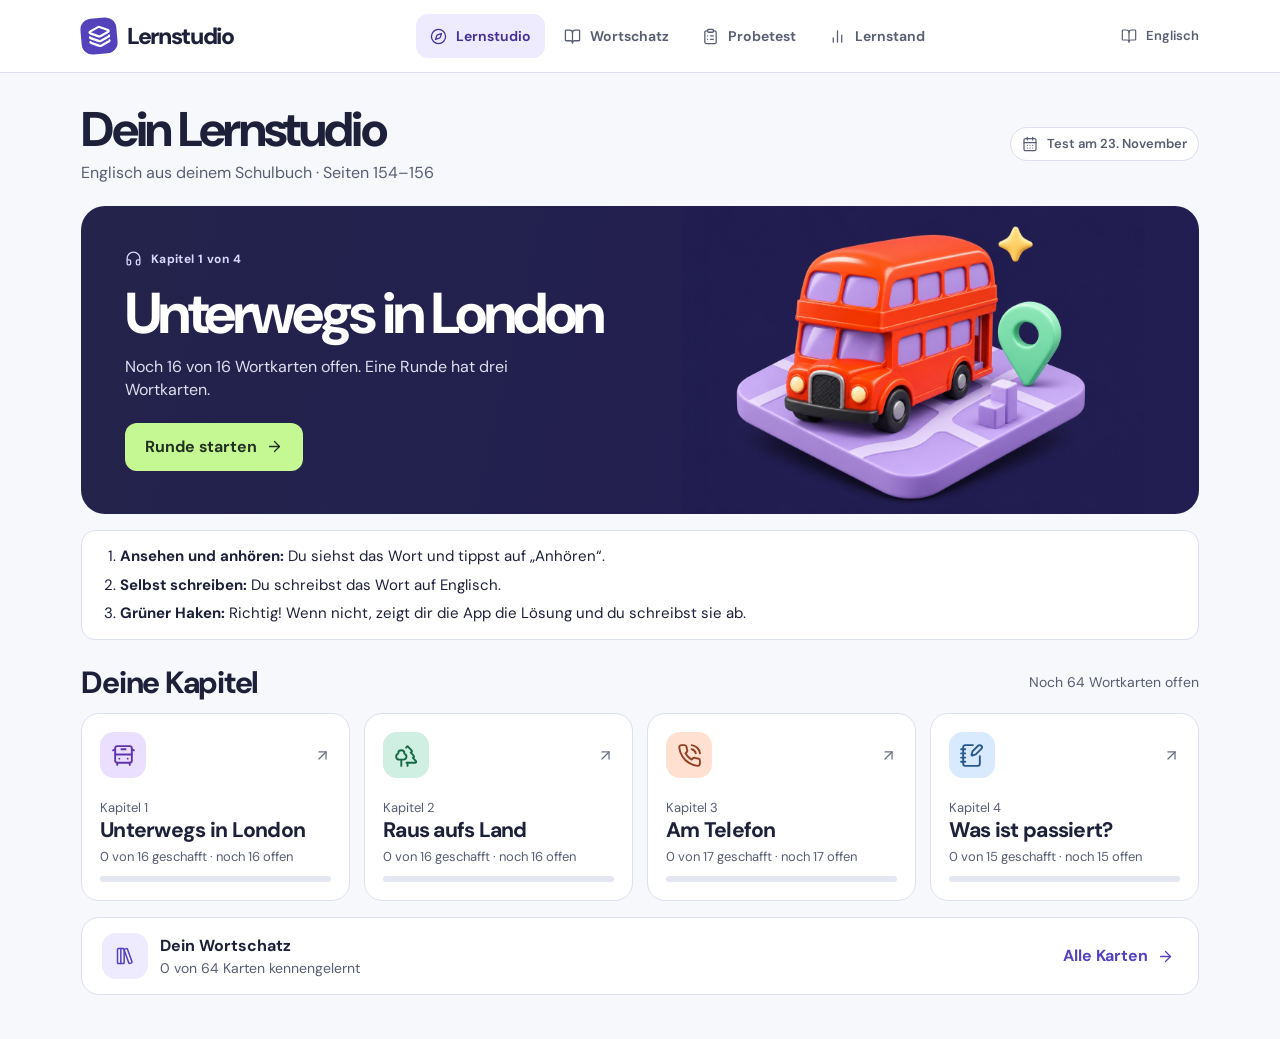
==== index.html @ de456cfd "Hilfe: merken, abdecken, selbst schreiben, grüner Haken Nach „Ich brauche Hilfe“ oder einem Fehler s" ====
<!doctype html>
<html lang="de"><head><meta charset="utf-8"><meta name="robots" content="noindex,nofollow"><meta name="viewport" content="width=device-width, initial-scale=1,viewport-fit=cover"><meta name="theme-color" content="#f7f8fc"><title>Lernstudio · Englisch</title><link rel="stylesheet" href="studio.css?v=202611221100"><script defer src="assets/icons.js?v=202611221100"></script><script defer src="words.js?v=202611221100"></script><script defer src="situations.js?v=202611221100"></script><script defer src="studio.js?v=202611221100"></script></head>
<body><a class="skip" href="#main">Zum Inhalt</a><aside id="rail"></aside><main id="main" tabindex="-1"></main><div id="notice" role="status"></div><noscript>Bitte aktiviere JavaScript für die Lernrunden.</noscript></body></html>
---- studio.css ----
@font-face {font-family:DM;src:url(assets/dm-sans.ttf);font-weight:100 1000;font-display:swap}
:root {
  --ink:#1d2039;--muted:#585e72;--line:#dce0ec;--paper:#f7f8fc;--white:#fff;
  --accent:#5442bd;--soft:#eeebff;--teal:var(--accent);
  color:var(--ink);background:var(--paper);font:16px/1.5 DM,system-ui,sans-serif;
}
*{box-sizing:border-box}body,h1,h2,h3,p{margin:0}
a,button{touch-action:manipulation}a{color:inherit}button,input,textarea,select{font:inherit;color:inherit}
button{background:none;border:0;cursor:pointer}button:disabled{opacity:.6;cursor:default}
:focus-visible{outline:3px solid #6c54d0;outline-offset:3px}main:focus{outline:none}
.skip{position:fixed;top:-80px;left:15px;z-index:20;padding:10px;background:white}.skip:focus{top:8px}
.sr{position:absolute;width:1px;height:1px;overflow:hidden;clip-path:inset(50%);white-space:nowrap}
.icon{height:20px;width:20px;flex:none;stroke-width:1.8}
#rail{background:white;border-bottom:1px solid var(--line)}
.navwrap,.wrap{max-width:1220px;margin-inline:auto;padding-inline:clamp(18px,4vw,54px)}
.navwrap{display:flex;align-items:center;justify-content:space-between;gap:18px;min-height:72px}
.brand,.navitem,.subject,.test-date,.eyebrow,.btn,.ghost,.pill,.row,.actions,.pills,.textbtn{display:inline-flex;align-items:center;gap:9px}
.brand{padding:0;min-height:44px;text-align:left;gap:10px}
.brand strong{font-size:23px;font-weight:840;letter-spacing:-1.35px}
.brandmark,.stamp,.collection-icon,.iconbtn,.tile-arrow{display:grid;place-items:center;flex:none}
.brandmark{height:36px;width:36px;border-radius:11px;background:var(--accent);color:white;transform:rotate(-5deg)}
.brandmark .icon{width:23px;height:23px;stroke-width:2.3}
nav{display:flex;align-items:center;gap:5px}
.navitem{padding:10px 14px;min-height:44px;border-radius:12px;color:var(--muted);font-size:14px;font-weight:650}
.navitem .icon{width:17px;height:17px}.navitem.active{background:var(--soft);color:#443098}
.navitem:hover,.ghost:hover,.iconbtn:hover,.answer:hover{background:#f2f0ff}
.subject,.test-date,.caption,.tag,.muted,.stepcount{color:var(--muted)}.subject,.test-date{font-size:13px;font-weight:600}
.subject .icon,.test-date .icon{width:16px;height:16px}
main{min-height:85vh;padding-bottom:44px}.intro{padding:30px 0 21px}.intro p{margin-top:4px;color:var(--muted)}
.home-intro,.section-head,.studiofoot,.trainer-top,.tile-top,.resultline{display:flex;align-items:center;justify-content:space-between;gap:14px}
h1,h2,h3{line-height:1.12;text-wrap:balance}h1{font-size:clamp(33px,3.8vw,50px);letter-spacing:-.055em;font-weight:790}
h2{font-size:clamp(23px,2.4vw,32px);letter-spacing:-.04em;font-weight:745}h3{font-size:20px}
.test-date{background:#fff;border:1px solid var(--line);border-radius:20px;padding:6px 11px}
.hero{isolation:isolate;overflow:hidden;position:relative;display:flex;align-items:center;min-height:clamp(240px,22vw,304px);background:linear-gradient(103deg,#24234b,#221e51 72%);border-radius:24px;color:white}
.hero-content{z-index:1;width:53%;padding:clamp(24px,3.4vw,45px)}
.eyebrow{font-size:12px;font-weight:720;letter-spacing:.035em;color:var(--accent)}
.hero .eyebrow{color:#d9d6ff}.eyebrow .icon{width:17px;height:17px}
.hero h2{font-size:clamp(39px,4.5vw,68px);letter-spacing:-.06em;line-height:1.02;margin:11px 0}
.hero p{font-size:16px;color:#e0dff0;line-height:1.45;max-width:38ch;margin-bottom:21px}
.hero-art,.resume-art{position:absolute;inset:0 0 0 auto;width:51%;height:100%;pointer-events:none}
.hero-art{object-fit:contain;object-position:center;mask-image:linear-gradient(to right,transparent,#000 14%);}
.resume-art{display:grid;place-items:center;background:radial-gradient(circle,#423e70,transparent 68%)}
.resume-art .icon{width:90px;height:90px;color:#b9aaff;stroke-width:1.2}
.btn,.ghost,.pill,.setting,.answer,.iconbtn,.textbtn{min-height:44px}
.btn,.ghost,.pill,.setting,.iconbtn,.answer{border-radius:12px}
.btn,.ghost,.pill,.textbtn{justify-content:center;font-weight:685;text-decoration:none}
.btn{background:var(--accent);color:white;padding:12px 20px}.btn:hover{background:#4534a7}
.hero .btn{background:#c5f892;color:#213022}.hero .btn:hover{background:#d8ffb0}
.hero .btn .icon,.textbtn .icon{width:17px;height:17px}
.ghost,.pill,.setting,.answer,.iconbtn{background:white;border:1px solid #cfd3e2}
.ghost,.pill,.setting,.answer{padding:10px 14px}.textbtn{color:var(--accent);padding:7px 4px}
.actions,.pills{flex-wrap:wrap}.pill{font-size:14px;border-radius:24px}.pill.on,.setting.on{background:var(--soft);border-color:#9587d5;color:#422f9a}
.section-head{margin:26px 0 13px}.caption,.tag,.stepcount,.quiet{font-size:14px}
.worlds{display:grid;grid-template-columns:repeat(4,minmax(0,1fr));gap:14px}
.tile,.panel,.studiofoot,.stat{background:var(--white);border:1px solid var(--line);border-radius:18px}
.tile{min-width:0;display:flex;flex-direction:column;align-items:start;text-align:left;padding:18px;transition:transform .15s,border-color .15s}
.tile:hover{transform:translateY(-2px);border-color:#9b92c3}.tile-top{width:100%;margin-bottom:16px}
.stamp,.collection-icon{width:46px;height:46px;border-radius:14px;background:var(--shade,var(--soft));color:var(--tone,var(--accent))}
.stamp .icon{height:25px;width:25px}.tile-arrow{color:#677083}.tile-arrow .icon{width:17px;height:17px}
.tile strong{font-size:clamp(17px,1.65vw,22px);font-weight:740;letter-spacing:-.035em;line-height:1.2}
.tile .caption{margin-top:4px;font-size:13px}.studiofoot{margin-top:16px;padding:15px 20px}
.studiofoot .row{gap:12px}.studiofoot p{color:var(--muted);font-size:14px}
.panel{padding:clamp(18px,3vw,32px)}.stack,.choices{display:grid;gap:16px}.stack>p{max-width:82ch}
.search,.entry,select,textarea{padding:12px 14px;border:1px solid #aeb5c9;border-radius:11px;background:white}
.search,.entry,textarea{display:block;width:100%;margin-top:6px}.entry{font-size:20px}.submit{margin-top:12px}
.wordrow{display:flex;align-items:center;gap:13px;padding:13px 0;border-bottom:1px solid var(--line)}
.wordrow:last-child{border:0}.wordrow>div:first-of-type{flex:1;min-width:0}.wordrow strong{overflow-wrap:anywhere}.wordrow small{display:block;color:var(--muted);margin-top:3px}
.iconbtn{height:44px;width:44px;color:var(--accent)}
.focused nav{display:none}.focused .training{max-width:700px;margin:clamp(20px,4vw,48px) auto}
.trainer-top strong{display:block;font-size:18px;line-height:1.25}.stepcount{display:block;font-size:13px}
.track{height:6px;border-radius:8px;overflow:hidden;background:#e1e1ed;margin:13px 0 16px}.track i{display:block;height:100%;background:var(--accent)}
.exercise{padding:clamp(21px,3.5vw,42px);box-shadow:0 12px 36px #29275009}
.exercise .eyebrow,.test-cover .eyebrow{padding:5px 10px;background:var(--soft);border-radius:8px}
.exercise h2{font-size:clamp(32px,4vw,54px);line-height:1.12;letter-spacing:-.045em;margin:16px 0 8px;overflow-wrap:anywhere}
.exercise .large{color:#40465c;font-size:21px}.exercise .actions,.exercise .entry,.exercise .choices,.exercise .helper{margin-top:15px}
.exercise .actions:empty{display:none}.helper{border-radius:10px;padding:11px 15px;background:#f0f3fa;color:#303956}
.helper.warn,mark{background:#ffe6aa;color:#48320d}mark{border-radius:4px}.choices{gap:8px}
.answer{text-align:left;font-weight:600}.answer:hover{border-color:var(--accent)}
details{border-bottom:1px solid var(--line);padding:3px 0}details summary{cursor:pointer;padding:9px 0;min-height:44px;color:var(--accent);font-weight:620}
details p{padding-bottom:8px}.exercise .helper+details{margin-top:10px}
.stats{display:grid;grid-template-columns:repeat(3,1fr);gap:12px}.stat{padding:18px}.stat strong{display:block;font-size:clamp(24px,3vw,42px);color:var(--accent);letter-spacing:-.05em}.stat span{font-size:14px;color:var(--muted)}
.resultline{align-items:baseline;border-bottom:1px solid var(--line);padding:9px 0}.resultline span:last-child{text-align:right}
.test-cover{max-width:820px}.test-cover h2{margin:13px 0}.test-cover .actions{margin-top:20px}
.mode-label{font-size:14px;font-weight:650;margin:16px 0 6px}#mic-result{margin-top:10px;font-size:14px}audio{max-width:100%}
#notice:not(:empty){position:fixed;bottom:16px;left:50%;transform:translateX(-50%);border-radius:12px;background:var(--ink);color:white;padding:12px 18px;z-index:8}
@media(max-width:850px){
  .subject{display:none}.navwrap{gap:8px}.navitem{padding-inline:10px}
  .worlds{grid-template-columns:repeat(2,minmax(0,1fr))}.tile-top{margin-bottom:10px}
}
@media(max-width:650px){
  .navwrap{min-height:57px}.brandmark{width:31px;height:31px}.brand strong{font-size:21px}
  .subject{display:inline-flex}.intro{padding:21px 0 16px}.intro p{font-size:14px}
  nav{position:fixed;z-index:5;bottom:0;inset-inline:0;display:grid;grid-template-columns:repeat(4,minmax(0,1fr));gap:3px;padding:5px 6px calc(5px + env(safe-area-inset-bottom));background:white;border-top:1px solid var(--line)}
  .navitem{justify-content:center;flex-direction:column;gap:2px;padding:4px 2px;min-height:46px;font-size:11px}
  main{padding-bottom:calc(85px + env(safe-area-inset-bottom))}.focused main{padding-bottom:20px}
  .home-intro{display:block}.test-date{margin-top:8px;background:none;border:0;padding:0;font-size:12px}
  .hero{min-height:195px;border-radius:17px}.hero-content{padding:19px;width:65%}.hero h2{font-size:clamp(31px,6.5vw,42px)}
  .hero .eyebrow{font-size:11px;gap:5px}.hero .eyebrow .icon{display:none}.hero p{font-size:14px;max-width:24ch;margin-bottom:13px}
  .hero-art{width:43%;object-fit:contain;mask-image:linear-gradient(to right,transparent,#000 10%)}.hero .btn{padding:10px 13px;font-size:14px}
  .worlds{gap:9px}.tile{padding:13px;border-radius:14px}.tile strong{font-size:17px}.stamp,.collection-icon{height:37px;width:37px;border-radius:11px}.stamp .icon{height:21px;width:21px}
  .section-head{margin:20px 0 11px}.studiofoot{padding:12px;flex-wrap:wrap;gap:4px}.studiofoot .row{gap:9px}.studiofoot p,.studiofoot .textbtn{font-size:13px}
  .stats{gap:6px}.stat{padding:10px}.stat span{font-size:12px}.wordrow{gap:8px}.wordrow .tag{display:none}
  #notice:not(:empty){width:max-content;max-width:90vw;bottom:75px}.focused #notice:not(:empty){bottom:12px}
}
@media(prefers-reduced-motion:reduce){*{transition:none!important}}

button[data-playing]{background:var(--soft);border-color:var(--accent);color:var(--accent)}
/* Navigation in der Runde, Kapitel-Fortschritt und Hilfe-Ansicht */
.stepnav{display:flex;justify-content:space-between;align-items:center;gap:10px;margin-top:14px}
.minitrack{display:block;width:100%;height:6px;border-radius:6px;background:#e4e6f1;overflow:hidden;margin-top:10px}
.minitrack i{display:block;height:100%;background:var(--accent);border-radius:6px}
.tile-done{border-color:#9fd3b8;background:#f3fbf6}.tile-done .minitrack i{background:#1f8a5a}
.solution{font-size:clamp(30px,5vw,44px);font-weight:800;letter-spacing:-.02em;margin:6px 0 4px;overflow-wrap:anywhere}
.chapterbox{margin-top:14px;padding:18px;border-radius:14px;background:var(--soft)}
.chapterbox h3{font-size:18px}
/* Einfacher Ablauf: großer grüner Haken, ruhige Navigation */
.success{width:84px;height:84px;margin:6px auto 4px;border-radius:50%;background:#1f9d5c;color:#fff;display:grid;place-items:center;box-shadow:0 6px 18px #1f9d5c40}
.success .icon{width:48px;height:48px;stroke-width:3}
.center{text-align:center;justify-content:center}
.resultline .ok{color:#1f9d5c}.resultline .ok .icon{width:26px;height:26px;stroke-width:3}
.resultline .again{color:var(--muted);font-size:14px}
.quietbtn{font-weight:600;color:var(--muted);font-size:15px}
@media (prefers-reduced-motion:no-preference){.success{animation:pop .35s ease-out}@keyframes pop{from{transform:scale(.7)}to{transform:scale(1)}}}
.actions.center{display:flex;flex-wrap:wrap;width:100%}
.howto{margin:16px 0 0;padding:14px 18px 14px 38px;background:#fff;border:1px solid var(--line);border-radius:14px;display:grid;gap:6px;font-size:15px}
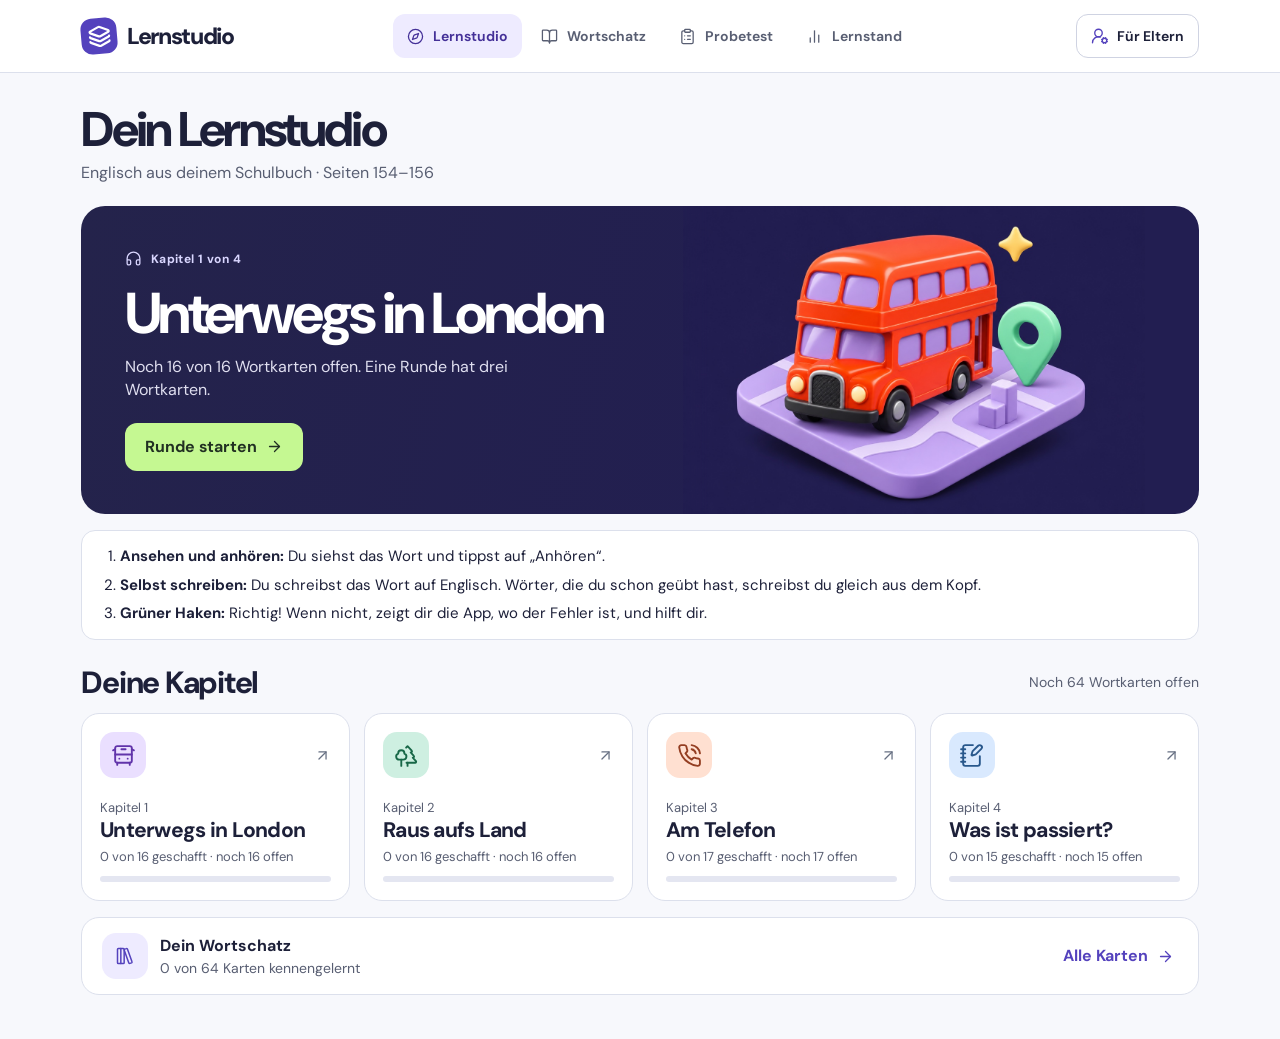
==== commit 5157c009: "Klarere Bedienung: ein Hauptknopf unten, Elternbereich, richtiger Lernstand - Runde: feste Leiste un" ====
--- a/index.html
+++ b/index.html
@@ -1,3 +1,3 @@
 <!doctype html>
-<html lang="de"><head><meta charset="utf-8"><meta name="robots" content="noindex,nofollow"><meta name="viewport" content="width=device-width, initial-scale=1,viewport-fit=cover"><meta name="theme-color" content="#f7f8fc"><title>Lernstudio · Englisch</title><link rel="stylesheet" href="studio.css?v=202611221100"><script defer src="assets/icons.js?v=202611221100"></script><script defer src="words.js?v=202611221100"></script><script defer src="situations.js?v=202611221100"></script><script defer src="studio.js?v=202611221100"></script></head>
+<html lang="de"><head><meta charset="utf-8"><meta name="robots" content="noindex,nofollow"><meta name="viewport" content="width=device-width, initial-scale=1,viewport-fit=cover"><meta name="theme-color" content="#f7f8fc"><title>Lernstudio · Englisch</title><link rel="stylesheet" href="studio.css?v=202611251200"><script defer src="assets/icons.js?v=202611251200"></script><script defer src="words.js?v=202611251200"></script><script defer src="situations.js?v=202611251200"></script><script defer src="studio.js?v=202611251200"></script></head>
 <body><a class="skip" href="#main">Zum Inhalt</a><aside id="rail"></aside><main id="main" tabindex="-1"></main><div id="notice" role="status"></div><noscript>Bitte aktiviere JavaScript für die Lernrunden.</noscript></body></html>
--- a/studio.css
+++ b/studio.css
@@ -123,3 +123,70 @@
 @media (prefers-reduced-motion:no-preference){.success{animation:pop .35s ease-out}@keyframes pop{from{transform:scale(.7)}to{transform:scale(1)}}}
 .actions.center{display:flex;flex-wrap:wrap;width:100%}
 .howto{margin:16px 0 0;padding:14px 18px 14px 38px;background:#fff;border:1px solid var(--line);border-radius:14px;display:grid;gap:6px;font-size:15px}
+/* Falsche Antwort: rot markieren */
+.wrongbox{display:flex;gap:12px;align-items:flex-start;margin-top:16px;padding:14px 16px;border-radius:12px;background:#fdecec;border:2px solid #f0a8a8;color:#a3221b}
+.wrongbox .icon{width:26px;height:26px;stroke-width:3;flex:none;color:#d12c22}
+.wrongbox .hint{color:#7a2b26;font-weight:600}
+.entry.wrong{border:2px solid #e04a3f;background:#fff6f5}
+/* Buchstaben-Vergleich nach einem Fehler */
+.cmp{margin-top:18px;padding:16px;border-radius:14px;background:#f6f7fc;border:1px solid var(--line)}
+.cmp-msg{display:flex;gap:10px;align-items:flex-start;font-weight:700;font-size:17px;margin-bottom:10px}
+.cmp-msg .icon{color:#d99a00;width:22px;height:22px;margin-top:2px}
+.cmp-label{font-size:13px;color:var(--muted);margin:10px 0 6px}
+.cmp-row{display:flex;flex-wrap:wrap;gap:5px}
+.lt{min-width:30px;height:40px;padding:0 6px;display:inline-grid;place-items:center;border-radius:8px;background:#fff;border:1px solid var(--line);font-weight:750;font-size:21px}
+.lt.sp{min-width:14px;background:transparent;border:0}
+.lt.bad{background:#fde6e4;border-color:#f0a8a8;color:#b42318;text-decoration:line-through}
+.lt.miss{background:#dcf6e7;border:2px solid #4fbf82;color:#12703f}
+.tipbox{display:flex;gap:10px;align-items:flex-start;margin-top:14px;padding:12px 14px;border-radius:12px;background:#fff7e0;border:1px solid #f3dc9a}
+.tipbox .icon{color:#c58a00;width:20px;height:20px;margin-top:2px;flex:none}
+.cmp+p,.tipbox+p,.cmp+.tipbox+p{margin-top:16px}
+.stepnav .ghost{white-space:nowrap;font-size:15px;padding:10px 14px}
+.wrongbox .hint{display:block;margin-top:6px;color:#7a2b26;font-weight:700}
+.wrongbox .mine{margin-top:8px}
+.lt.bad-sub{background:#fde6e4;border:2px solid #e04a3f;color:#b42318}
+.lt.gap{background:#fff;border:2px dashed #e04a3f;color:#e04a3f}
+.wrongbox .lt{color:var(--ink)}.wrongbox .lt.bad-sub,.wrongbox .lt.bad,.wrongbox .lt.gap{color:#b42318}
+/* Elternbereich: echter Knopf oben rechts statt „Englisch“-Schild */
+.parentbtn{display:inline-flex;align-items:center;gap:8px;white-space:nowrap;flex:none;min-height:44px;padding:8px 14px;border-radius:12px;border:1px solid #cfd3e2;background:#fff;font-size:14px;font-weight:650;color:var(--ink)}
+.parentbtn .icon{width:18px;height:18px;color:var(--accent)}
+.parentbtn:hover{background:#f2f0ff}.parentbtn.active{background:var(--soft);border-color:#9587d5;color:#443098}
+.focused .parentbtn{display:none}
+.overview{width:100%;border-collapse:collapse;font-size:15px}.tablewrap{overflow-x:auto}
+.overview th,.overview td{text-align:left;padding:10px 8px;border-bottom:1px solid var(--line)}
+.overview th{font-size:13px;color:var(--muted);font-weight:650}.overview td+td,.overview th+th{text-align:center}.overview td+td{white-space:nowrap}.overview th+th{width:18%}
+.legend{margin:0;padding-left:20px;display:grid;gap:6px;color:#3d4357;font-size:14px}
+/* Fortschritt in der Runde: ein großer Punkt pro Wort */
+.dots{display:flex;flex-wrap:wrap;gap:10px;margin:14px 0 16px}
+.dot{width:22px;height:22px;border-radius:50%;background:#e1e1ed}
+.dot.done{background:var(--accent)}
+.dot.cur{background:#fff;box-shadow:inset 0 0 0 5px var(--accent);transform:scale(1.15)}
+/* Feste Knopfleiste unten in der Runde: ein Hauptknopf, immer an derselben Stelle */
+.runbar{position:fixed;left:0;right:0;bottom:0;z-index:6;background:#fff;border-top:1px solid var(--line);box-shadow:0 -6px 20px #2927500d;padding:12px clamp(18px,4vw,54px) calc(12px + env(safe-area-inset-bottom))}
+.runbar-in{max-width:700px;margin:0 auto;display:flex;align-items:center;gap:10px}
+.runbar-main{order:2;margin-left:auto}
+.runbar-side{order:1;display:flex;gap:8px;flex-wrap:wrap}
+.btn.big{min-height:56px;padding:14px 28px;font-size:18px;border-radius:14px}
+.btn.big .icon{width:21px;height:21px}
+.ghost.small{font-size:15px;padding:9px 14px}
+.focused main{padding-bottom:120px}
+.focused #notice:not(:empty){bottom:100px}
+/* Hilfe als richtiger Knopf, freundlich in Gelb */
+.helpbtn{background:#fff7e0;border-color:#f0d58a;color:#6b4a00;font-weight:700}
+.helpbtn .icon{color:#c58a00}.helpbtn:hover{background:#ffefc2}
+@media(min-width:651px) and (max-width:850px){.navitem{padding-inline:8px;gap:6px}.navitem .icon{display:none}.brand strong{font-size:20px}.parentbtn{padding:8px 10px}}
+/* Zwei gleichwertige Antworten beim Papier-Vergleich */
+.choicepair{display:grid;grid-template-columns:1fr 1fr;gap:10px;margin-top:16px}
+.choicepair .answer{display:flex;align-items:center;justify-content:center;gap:8px;min-height:60px;font-size:17px;font-weight:700}
+.choicepair .yes{border:2px solid #4fbf82;color:#12703f;background:#f1fbf5}
+.choicepair .no{border:2px solid #cfd3e2}
+@media(max-width:650px){
+  .parentbtn{padding:6px 10px;font-size:13px}
+  .runbar{padding:10px 14px calc(10px + env(safe-area-inset-bottom))}
+  .runbar-in{flex-direction:column;align-items:stretch;gap:8px}
+  .runbar-main{order:0;margin:0}.runbar-main .btn{width:100%}
+  .runbar-side{justify-content:space-between}
+  .focused main{padding-bottom:150px}
+  .focused #notice:not(:empty){bottom:140px}
+  .overview{font-size:13px}.overview th,.overview td{padding:8px 4px}
+}
